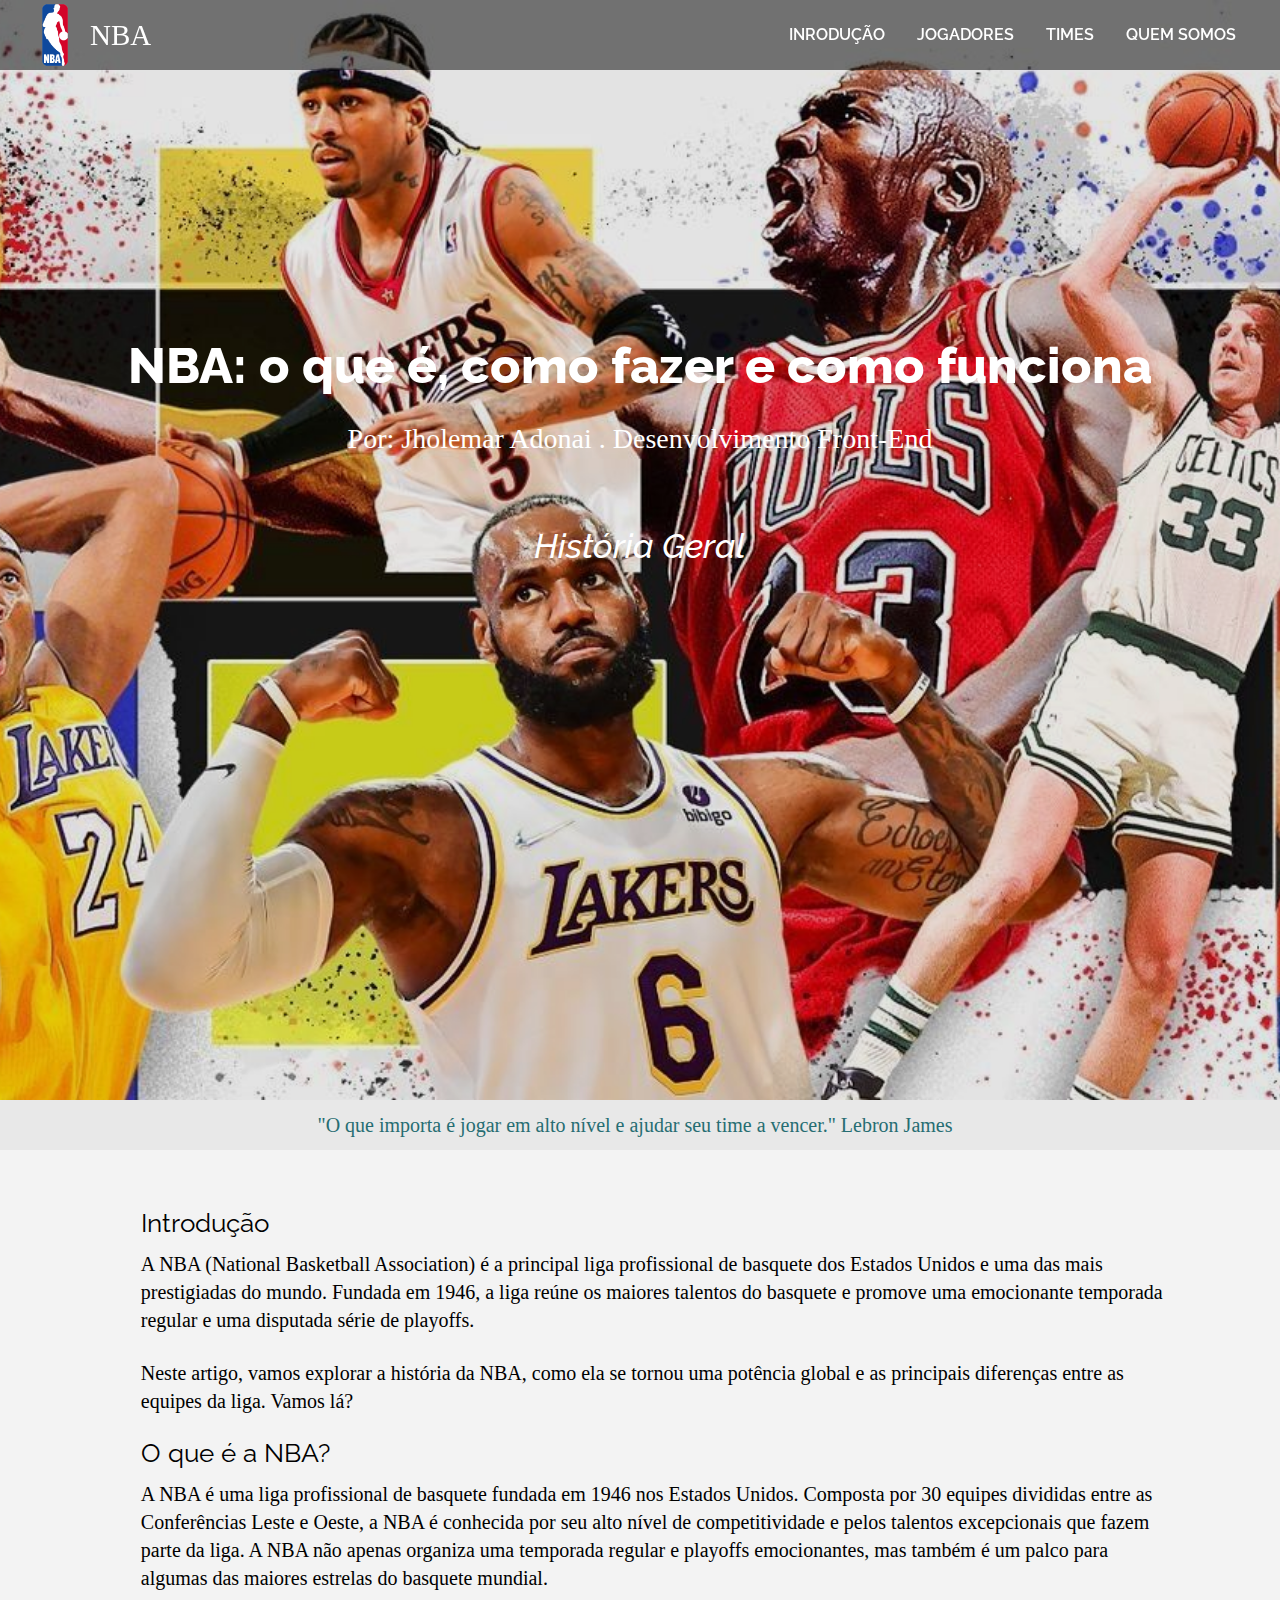
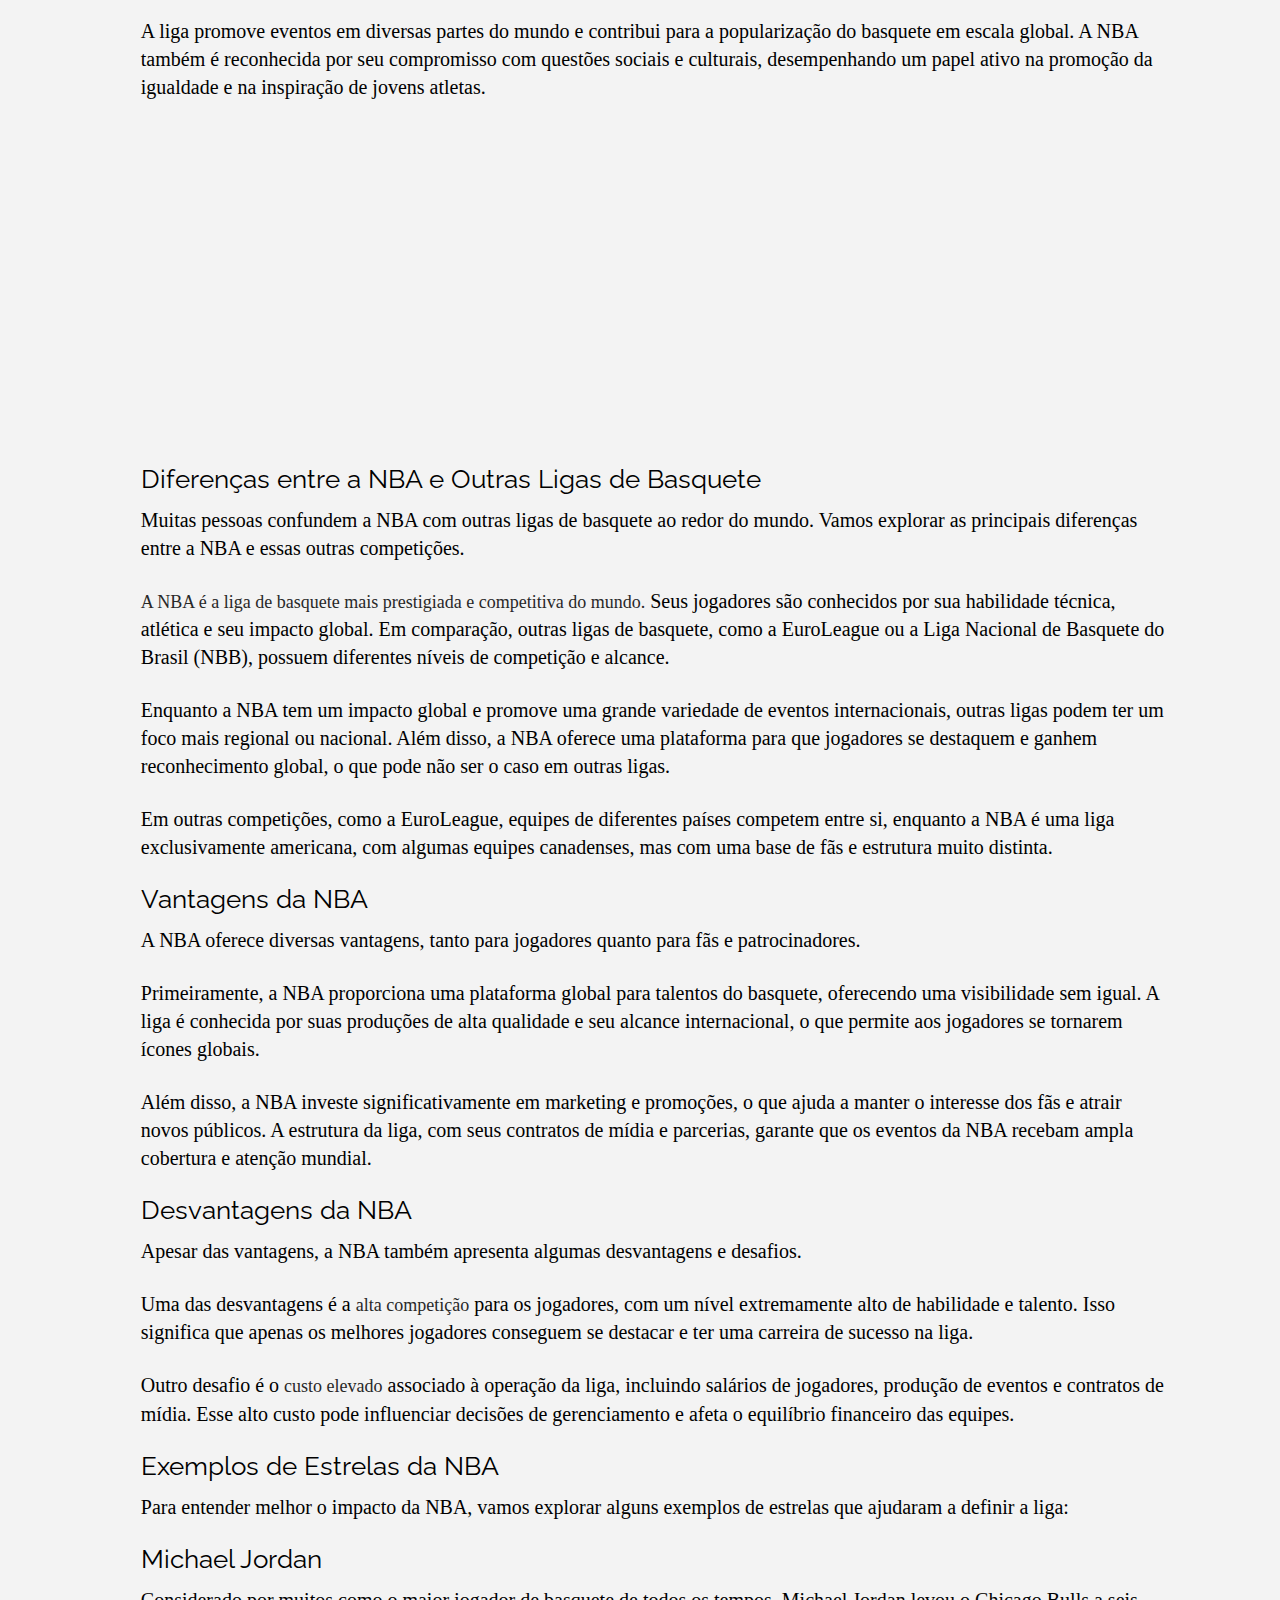
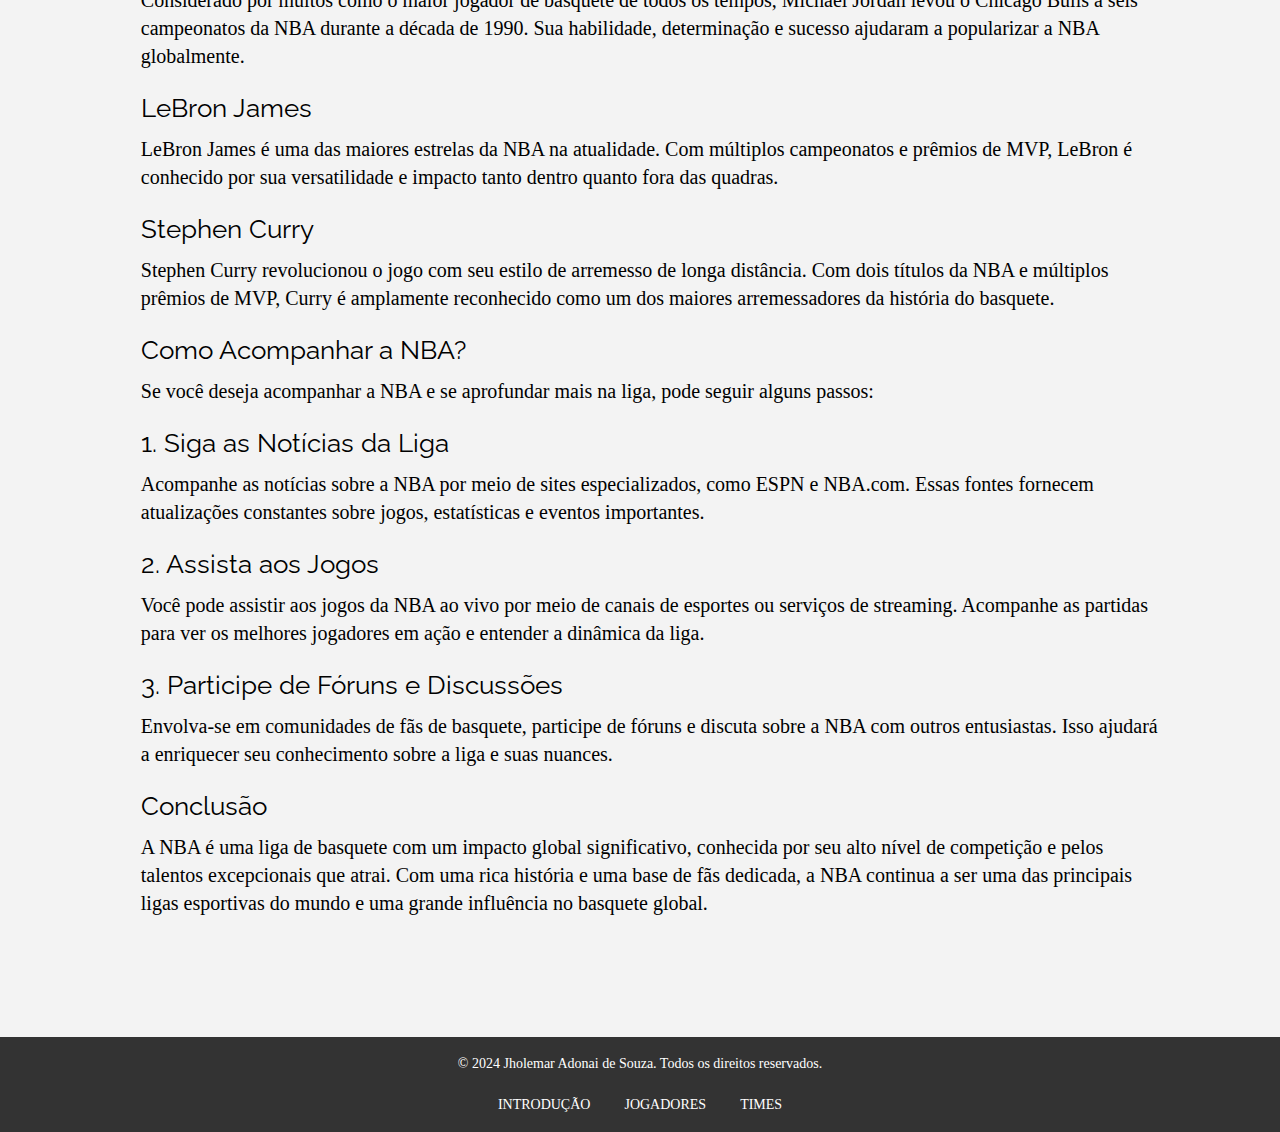
==== index.html @ 76fa06f8 "teste" ====
<!DOCTYPE html>
<html lang="pt-br">
<head>
    <meta charset="UTF-8">
    <meta name="viewport" content="width=device-width, initial-scale=1.0">
    <title>O começo</title>
    <link rel="stylesheet" href="css/style.css">
    <link rel="stylesheet" href="css/header.css">
    <link rel="stylesheet" href="css/section.css">
    <link rel="stylesheet" href="css/reset.css">
    <link rel="stylesheet" href="css/footer.css">
</head>
<body>
    <header>
        <div class="header-container_main">
            <div class="header-logo">
                <a href="#" ><img id="header-git" src="img/logo-nba-256.png" >NBA</a>
            </div>

            <nav class="header-navagation" id="header-navagation1">
                <div class="header-navagation-information">
                    
                    <ul class="header-navagation-information-arrow">
                        <li class="header-navagation-information-arrow_elements"><a href="">Inrodução</a></li>
                        <li class="header-navagation-information-arrow_elements"><a href="">Jogadores</a></li>
                        <li class="header-navagation-information-arrow_elements"><a href="">Times</a></li>
                        <li class="header-navagation-information-arrow_elements"><a href="">Quem Somos</a></li>  
                        
                        
                    </ul>

                </div>
                
            </nav>

            <div class="btn_icon_header">
                <button onclick="toggleSidebar()"><svg xmlns="http://www.w3.org/2000/svg" width="20" height="20" fill="currentColor" class="bi bi-list" viewBox="0 0 16 16">
                    <path fill-rule="evenodd" d="M2.5 12a.5.5 0 0 1 .5-.5h10a.5.5 0 0 1 0 1H3a.5.5 0 0 1-.5-.5m0-4a.5.5 0 0 1 .5-.5h10a.5.5 0 0 1 0 1H3a.5.5 0 0 1-.5-.5m0-4a.5.5 0 0 1 .5-.5h10a.5.5 0 0 1 0 1H3a.5.5 0 0 1-.5-.5"/>
                  </svg></button>
                      
        </div>


    </header>

    <div class="header-navagation-mobile" id="header-mobile">
        
        <button onclick="toggleSidebar()" id="open-sidebar" class="btn_icon_header"><svg xmlns="http://www.w3.org/2000/svg" width="45" height="45" fill="currentColor" class="bi bi-x" viewBox="0 0 16 16">
            <path d="M4.646 4.646a.5.5 0 0 1 .708 0L8 7.293l2.646-2.647a.5.5 0 0 1 .708.708L8.707 8l2.647 2.646a.5.5 0 0 1-.708.708L8 8.707l-2.646 2.647a.5.5 0 0 1-.708-.708L7.293 8 4.646 5.354a.5.5 0 0 1 0-.708"/>
          </svg></button>

        <a href="#" class="active" id="primeiro" >Introdução</a>
        <a href="#" class="active">Jogadores</a>
        <a href="#" class="active">Times</a>
        
    
          <p style="font-size: 21px; color: #fff;">E-mail: <br> <a style="padding-top: 0px;" href="#">contato@hotmail.com.br</a></p>

    </div>
    <section  id="content-main" tabindex="0" onclick="closeSideBar()">
        <div class="section-background-image">
            <img  src="img/back.jpeg" class="attachment-post-thumbnail size-post-thumbnail wp-post-image" alt="Pessoa escrevendo em um computador na operação de um dropshipping" decoding="async" fetchpriority="high"  sizes="(max-width: 640px) 100vw, 640px">
        </div>


        <div class="center-page-center-page" >

            <div class="insider-tittle" >
                <h1>NBA: o que é, como fazer e como funciona</h1>
            </div>

            <div class="insider-container">

            <div class="sub-tittle">
                <p>Por: Jholemar Adonai . Desenvolvimento Front-End</p>
            </div>

            <div class="cat">
                <ul class="post-categories">
                    <li>
                        <a class="post-categories-text" href="#"
                         rel="category tag">História Geral</a>
                    </li>
                </ul>
            </div>
        </div>

        </div>

    </section>

    <div class="new-page-nav" id="div-isolate">
        <div class="center-page-center-page-new-page-nav">
            <span>
                <ul class="post-categories-new-page-nav">
                    <li><a class="post-categories-new-page-nav-a" style="font-size:20px;" href="index.html">"O que importa é jogar em alto nível e ajudar seu time a vencer." Lebron James</a></li>

                </ul>
                
            </span>
        </div>
    </div>

    
    <section class="news-page-single" id="conteudo" tabindex="0" onclick="closeSideBar()">
        <div class="page-center-page-center-small">
            <div class="news-page-single-single-container">
                <article class="news-page-single__itens">
                    <div class="news-page-single__content">
                        <h2 class="wp-block-heading" id="introdução"><strong>Introdução</strong></h2>
                        <p class="content-paragrapf">A NBA (National Basketball Association) é a principal liga profissional de basquete dos Estados Unidos e uma das mais prestigiadas do mundo. Fundada em 1946, a liga reúne os maiores talentos do basquete e promove uma emocionante temporada regular e uma disputada série de playoffs.</p>
                    
                        <p class="content-paragrapf">Neste artigo, vamos explorar a história da NBA, como ela se tornou uma potência global e as principais diferenças entre as equipes da liga. Vamos lá?</p>
                    
                        <h2 class="wp-block-heading">O que é a NBA?</h2>
                    
                        <p class="content-paragrapf">A NBA é uma liga profissional de basquete fundada em 1946 nos Estados Unidos. Composta por 30 equipes divididas entre as Conferências Leste e Oeste, a NBA é conhecida por seu alto nível de competitividade e pelos talentos excepcionais que fazem parte da liga. A NBA não apenas organiza uma temporada regular e playoffs emocionantes, mas também é um palco para algumas das maiores estrelas do basquete mundial.</p>
                    
                        <p class="content-paragrapf">A liga promove eventos em diversas partes do mundo e contribui para a popularização do basquete em escala global. A NBA também é reconhecida por seu compromisso com questões sociais e culturais, desempenhando um papel ativo na promoção da igualdade e na inspiração de jovens atletas.</p>
                    
                        <figure class="wp-block-video-youtube">
                            <iframe width="560" height="315" src="https://www.youtube.com/embed/3ieLZWw9GTI" title="YouTube video player" frameborder="0" allow="accelerometer; autoplay; clipboard-write; encrypted-media; gyroscope; picture-in-picture; web-share" referrerpolicy="strict-origin-when-cross-origin" allowfullscreen></iframe>

                        </figure>
                    
                        <h2 class="wp-block-heading"><strong>Diferenças entre a NBA e Outras Ligas de Basquete</strong></h2>
                    
                        <p class="content-paragrapf">Muitas pessoas confundem a NBA com outras ligas de basquete ao redor do mundo. Vamos explorar as principais diferenças entre a NBA e essas outras competições.</p>
                    
                        <p class="content-paragrapf"><strong>A NBA é a liga de basquete mais prestigiada e competitiva do mundo.</strong> Seus jogadores são conhecidos por sua habilidade técnica, atlética e seu impacto global. Em comparação, outras ligas de basquete, como a EuroLeague ou a Liga Nacional de Basquete do Brasil (NBB), possuem diferentes níveis de competição e alcance.</p>
                    
                        <p class="content-paragrapf">Enquanto a NBA tem um impacto global e promove uma grande variedade de eventos internacionais, outras ligas podem ter um foco mais regional ou nacional. Além disso, a NBA oferece uma plataforma para que jogadores se destaquem e ganhem reconhecimento global, o que pode não ser o caso em outras ligas.</p>
                    
                        <p class="content-paragrapf">Em outras competições, como a EuroLeague, equipes de diferentes países competem entre si, enquanto a NBA é uma liga exclusivamente americana, com algumas equipes canadenses, mas com uma base de fãs e estrutura muito distinta.</p>
                    
                        <h2 class="wp-block-heading"><strong>Vantagens da NBA</strong></h2>
                    
                        <p class="content-paragrapf">A NBA oferece diversas vantagens, tanto para jogadores quanto para fãs e patrocinadores.</p>
                    
                        <p class="content-paragrapf">Primeiramente, a NBA proporciona uma plataforma global para talentos do basquete, oferecendo uma visibilidade sem igual. A liga é conhecida por suas produções de alta qualidade e seu alcance internacional, o que permite aos jogadores se tornarem ícones globais.</p>
                    
                        <p class="content-paragrapf">Além disso, a NBA investe significativamente em marketing e promoções, o que ajuda a manter o interesse dos fãs e atrair novos públicos. A estrutura da liga, com seus contratos de mídia e parcerias, garante que os eventos da NBA recebam ampla cobertura e atenção mundial.</p>
                    
                        <h2 class="wp-block-heading"><strong>Desvantagens da NBA</strong></h2>
                    
                        <p class="content-paragrapf">Apesar das vantagens, a NBA também apresenta algumas desvantagens e desafios.</p>
                    
                        <p class="content-paragrapf">Uma das desvantagens é a <strong>alta competição</strong> para os jogadores, com um nível extremamente alto de habilidade e talento. Isso significa que apenas os melhores jogadores conseguem se destacar e ter uma carreira de sucesso na liga.</p>
                    
                        <p class="content-paragrapf">Outro desafio é o <strong>custo elevado</strong> associado à operação da liga, incluindo salários de jogadores, produção de eventos e contratos de mídia. Esse alto custo pode influenciar decisões de gerenciamento e afeta o equilíbrio financeiro das equipes.</p>
                    
                        <h2 class="wp-block-heading"><strong>Exemplos de Estrelas da NBA</strong></h2>
                    
                        <p class="content-paragrapf">Para entender melhor o impacto da NBA, vamos explorar alguns exemplos de estrelas que ajudaram a definir a liga:</p>
                    
                        <h3 class="wp-block-heading"><strong>Michael Jordan</strong></h3>
                    
                        <p class="content-paragrapf">Considerado por muitos como o maior jogador de basquete de todos os tempos, Michael Jordan levou o Chicago Bulls a seis campeonatos da NBA durante a década de 1990. Sua habilidade, determinação e sucesso ajudaram a popularizar a NBA globalmente.</p>
                    
                        <h3 class="wp-block-heading"><strong>LeBron James</strong></h3>
                    
                        <p class="content-paragrapf">LeBron James é uma das maiores estrelas da NBA na atualidade. Com múltiplos campeonatos e prêmios de MVP, LeBron é conhecido por sua versatilidade e impacto tanto dentro quanto fora das quadras.</p>
                    
                        <h3 class="wp-block-heading"><strong>Stephen Curry</strong></h3>
                    
                        <p class="content-paragrapf">Stephen Curry revolucionou o jogo com seu estilo de arremesso de longa distância. Com dois títulos da NBA e múltiplos prêmios de MVP, Curry é amplamente reconhecido como um dos maiores arremessadores da história do basquete.</p>
                    
                        <h2 class="wp-block-heading" id="como-trabalhar"><strong>Como Acompanhar a NBA?</strong></h2>
                    
                        <p class="content-paragrapf">Se você deseja acompanhar a NBA e se aprofundar mais na liga, pode seguir alguns passos:</p>
                    
                        <h3 class="wp-block-heading"><strong>1. Siga as Notícias da Liga</strong></h3>
                    
                        <p class="content-paragrapf">Acompanhe as notícias sobre a NBA por meio de sites especializados, como ESPN e NBA.com. Essas fontes fornecem atualizações constantes sobre jogos, estatísticas e eventos importantes.</p>
                    
                        <h3 class="wp-block-heading" id="2-assista-aos-jogos"><strong>2. Assista aos Jogos</strong></h3>
                    
                        <p class="content-paragrapf">Você pode assistir aos jogos da NBA ao vivo por meio de canais de esportes ou serviços de streaming. Acompanhe as partidas para ver os melhores jogadores em ação e entender a dinâmica da liga.</p>
                    
                        <h3 class="wp-block-heading" id="3-participe-de-fóruns-e-discussões"><strong>3. Participe de Fóruns e Discussões</strong></h3>
                    
                        <p class="content-paragrapf">Envolva-se em comunidades de fãs de basquete, participe de fóruns e discuta sobre a NBA com outros entusiastas. Isso ajudará a enriquecer seu conhecimento sobre a liga e suas nuances.</p>
                    
                        <h2 class="wp-block-heading" id="conclusao"><strong>Conclusão</strong></h2>
                    
                        <p class="content-paragrapf">A NBA é uma liga de basquete com um impacto global significativo, conhecida por seu alto nível de competição e pelos talentos excepcionais que atrai. Com uma rica história e uma base de fãs dedicada, a NBA continua a ser uma das principais ligas esportivas do mundo e uma grande influência no basquete global.</p>
                    </div>
                    
                 </article>
            </div>
        </div>
    </section>

    <footer class="site-footer">
        <div class="footer-content">
            <p>&copy; 2024 Jholemar Adonai de Souza. Todos os direitos reservados.</p>
            <ul class="footer-links">
                <li><a class="bottons-footer" href="index.html">Introdução</a></li>
                <li><a class="bottons-footer" href="jogadores.html">Jogadores</a></li>
                <li><a class="bottons-footer" href="times.html">Times</a></li>
            </ul>
        </div>
    </footer>


    <script >
    let header = document.getElementById("header-navagation1");
    let navigationHeader = document.getElementById("header-mobile");
    let content = document.getElementById("conteudo");
    let showSideBar = false;
    let content_main = document.getElementById("content-main");
    let div2 = document.getElementById("div-isolate");

        function toggleSidebar() {
            showSideBar = !showSideBar;
            if (showSideBar) {
                navigationHeader.style.display = "block"; 
                navigationHeader.style.marginRight = "0vw";
                navigationHeader.style.position = "fixed";
                navigationHeader.style.animationName = "ShowSideBar";
                content.style.filter = "blur(2px)";
                header.style.filter = "blur(2px)";
                content_main.style.filter = "blur(2px)";
                div2.style.filter = "blur(2px)";
            }
            else {
                navigationHeader.style.display = "none";  
                navigationHeader.style.marginRight = "-200vw";
                content.style.filter = "blur(0px)";
                header.style.filter = "blur(0px)";
                content_main.style.filter = "blur(0px)";
                div2.style.filter = "blur(0px)";
            }
        }

        function closeSideBar() {
            if (showSideBar) {
                toggleSidebar();
            }

        }


    </script>



</body>
</html>
---- css/style.css ----
@import url('https://fonts.googleapis.com/css2?family=Raleway:ital,wght@0,800;1,800&display=swap');

* {
    margin: 0;
    padding: 0;
}

a {
    text-decoration: none;
}

.new-page-nav {
    width: 100%;
    background-color: #e8e8e8;
}

.center-page-center-page-new-page-nav {
    margin: 0 10%;
    width: 80%;
}

.post-categories-new-page-nav {
    display: block;
    height: 100%;
    text-align: center;
    padding: 15px 0;
}

.post-categories-new-page-nav li {
    display: inline-block;
}

.post-categories-new-page-nav-a {
    display: inline-block;
    color: #266d72;
    text-decoration: none;
    margin: 0 10px 0 0;
}

.news-page-single {
    padding: 60px 0;
    background-color: rgb(243, 243, 243);
}

.page-center-page-center-small {
    width: 80%;
    margin: 0 11%;
}

.news-page-single__iten {
    width: 100%;
}

.news-page-single__content {
    margin-bottom: 60px;
}

.wp-block-heading {
    margin-bottom: 14px;
    font-size: 26px;
    font-family: raleway, sans-serif;
}

.content-paragrapf {
    font-size: 20px;
    font-weight: 400;
    line-height: 1.4;
    width: 100%;
    margin-bottom: 25px;
}

.content-paragrapf a {
    color: #0059a9;
}

.content-paragrapf strong {
    font-size: 18px;
    line-height: 1.4;
    width: 100%;
    margin-bottom: 25px;
    color: #282828;
}

.wp-block-video-youtube {
    display: flex;
    justify-content: center;
    margin-bottom: 25px;
}

.center-images {
    display: flex;
    justify-content: center;
}
---- css/header.css ----
@import url('https://fonts.googleapis.com/css2?family=Raleway:ital,wght@0,800;1,800&display=swap');

.header-container_main {
    position: fixed;
    width: 100vw;
    display: flex;
    align-items: center;
    justify-content: space-between;
    background-color: rgba(0, 0, 0, .5);
    padding: 4px 44px 4px 10px;
    height: 70px;
    box-sizing: border-box;
    color: rgb(40, 40, 40);
    z-index: 99;
}

.header-logo a {
    display: flex;
    color: white;
    text-decoration: none;
    font-size: 29px;
    text-transform: uppercase;
    font-family: "Cardo", serif;
    margin-left: 10px;
    align-items: center;
}

#header-git {
    height: 70px;
    padding: 0;
}

.header-logo a:hover {
    color: yellow;
    transition: 1s;
    cursor: pointer;
}

.header-navagation {
    display: block;
}

.header-toggle {
    display: none;
}

.header-navagation-information {
    padding-right: 0;
}

.header-navagation-information-arrow {
    display: flex;
    gap: 2em;
    width: 100%;
    align-items: center;
    padding-left: 15px;
}

.header-navagation-information-arrow_elements {
    list-style-type: none;
    text-transform: uppercase;
}

.header-navagation-information-arrow_elements a {
    color: #fff;
    text-decoration: none;
    font-weight: 600;
    font-family: raleway, sans-serif;
    width: 10px;
}

.header-navagation-information-arrow_elements a:hover {
    color: yellow;
    transition: 1s;
}

.header-navagation-mobile {
    display: none;
    position: absolute;
    top: 0;
    right: 0;
    background-color: rgb(104, 87, 202);
    z-index: 999;
    height: 110%;
    width: 375px;
    max-width: 500px;
    animation-duration: 1s;
    text-align: center;
    background-color: #0d1f33;
    margin-right: 0vw;
}

#primeiro {
    padding-top: 100px;
}

.header-navagation-mobile a {
    font-size: 18px;
    font-weight: 700;
    display: block;
    padding: 12px 0;
    text-transform: uppercase;
    color: #fff;
    line-height: 30px;
    font-family: raleway, sans-serif;
}

.btn_icon_header {
    background-color: transparent;
    border: none;
    color: white;
    cursor: pointer;
    display: none;
    position: absolute;
    top: 0;
    right: 0;
    margin: 15px 30px 0 0;
}

@media (max-width: 760px) {
    .header-navagation {
        display: none;
    }

    .btn_icon_header {
        display: block;
    }
}

@keyframes ShowSideBar {
    from {
        margin-right: -200vw;
    }
    to {
        margin-right: 0vw;
    }
}
---- css/section.css ----
.section-background-image img {
    width: 100%;
    height: 1100px;
    object-fit: cover;
    border: 0 solid white;
    filter: brightness(0.9); /
}

.center-page-center-page {
    position: absolute;
    width: 80%;
    top: 50%;
    left: 50%;
    transform: translate(-50%, -50%);
    padding: 0;
}

.insider-tittle {
    text-align: center;
    width: auto;
    padding-bottom: 26px;
}

.insider-tittle h1 {
    color: #ffffff;
    font-size: 50px;
    font-weight: 800;
    line-height: 1;
    font-family: "Raleway", sans-serif;
    line-height: 1.1;
}

.sub-tittle {
    text-align: center;
    line-height: 1.4;
    font-size: 28px;
    font-weight: 500;
    color: #fff;
    height: 30px;
}

.insider-container {
    height: 100%;
    text-align: center;
}

.post-categories {
    padding-top: 80px;
}

.post-categories-text {
    color: #fff;
    font-weight: 500;
    font-size: 34px;
    font-style: italic;
    text-decoration: none;
    font-family: "Raleway", sans-serif;
}

.center-images {
    width:100%;
    height: 100%;
    display: flex;
    justify-content: center;
}

.center-images img{
    margin-bottom: 25px;
    width: 40%;
}


@media (max-width: 760px) {
    .center-images {
        display: flex;
        justify-content: center;
        width:100%;
        height: 100%;
    }
    .center-images img{
        width: 100%;
        height: 100%;
    }

    .insider-tittle {
        text-align: center;
        width: 100%;
    }

    .insider-tittle h1 {
        font-size: 31px;
        width: 100%;
    }

    .post-categories {
        padding-top: 60px;
        padding: 60px 20%;
    }

    .center-page-center-page {
        position: absolute;
        width: 90%;
        top: 55%;
        left: 50%;
        transform: translate(-50%, -50%);
    }

    .post-categories-text {
        font-size: 30px;
    }
}
---- css/footer.css ----
.site-footer {
    background-color: #333;
    color: #fff;
    padding: 20px;
    text-align: center;
}

.footer-content {
    max-width: 1200px;
    margin: 0 auto;
}

.footer-content p {
    margin: 0;
    font-size: 14px;
}

.footer-links {
    list-style: none;
    padding: 0;
    margin: 25px 0 0;
}

.footer-links li {
    display: inline;
    margin: 0 15px;
}

.footer-links a {
    color: #fff;
    text-decoration: none;
    font-size: 14px;
    transition: 0.5s;
}

.footer-links a:hover {
    color: yellow;
    text-decoration: none;
    font-size: 105%;
    transition: 0.5s;
}

.footer-links {
    text-decoration: none;
}
.bottons-footer {
        text-transform: uppercase;
        text-decoration: none;
}
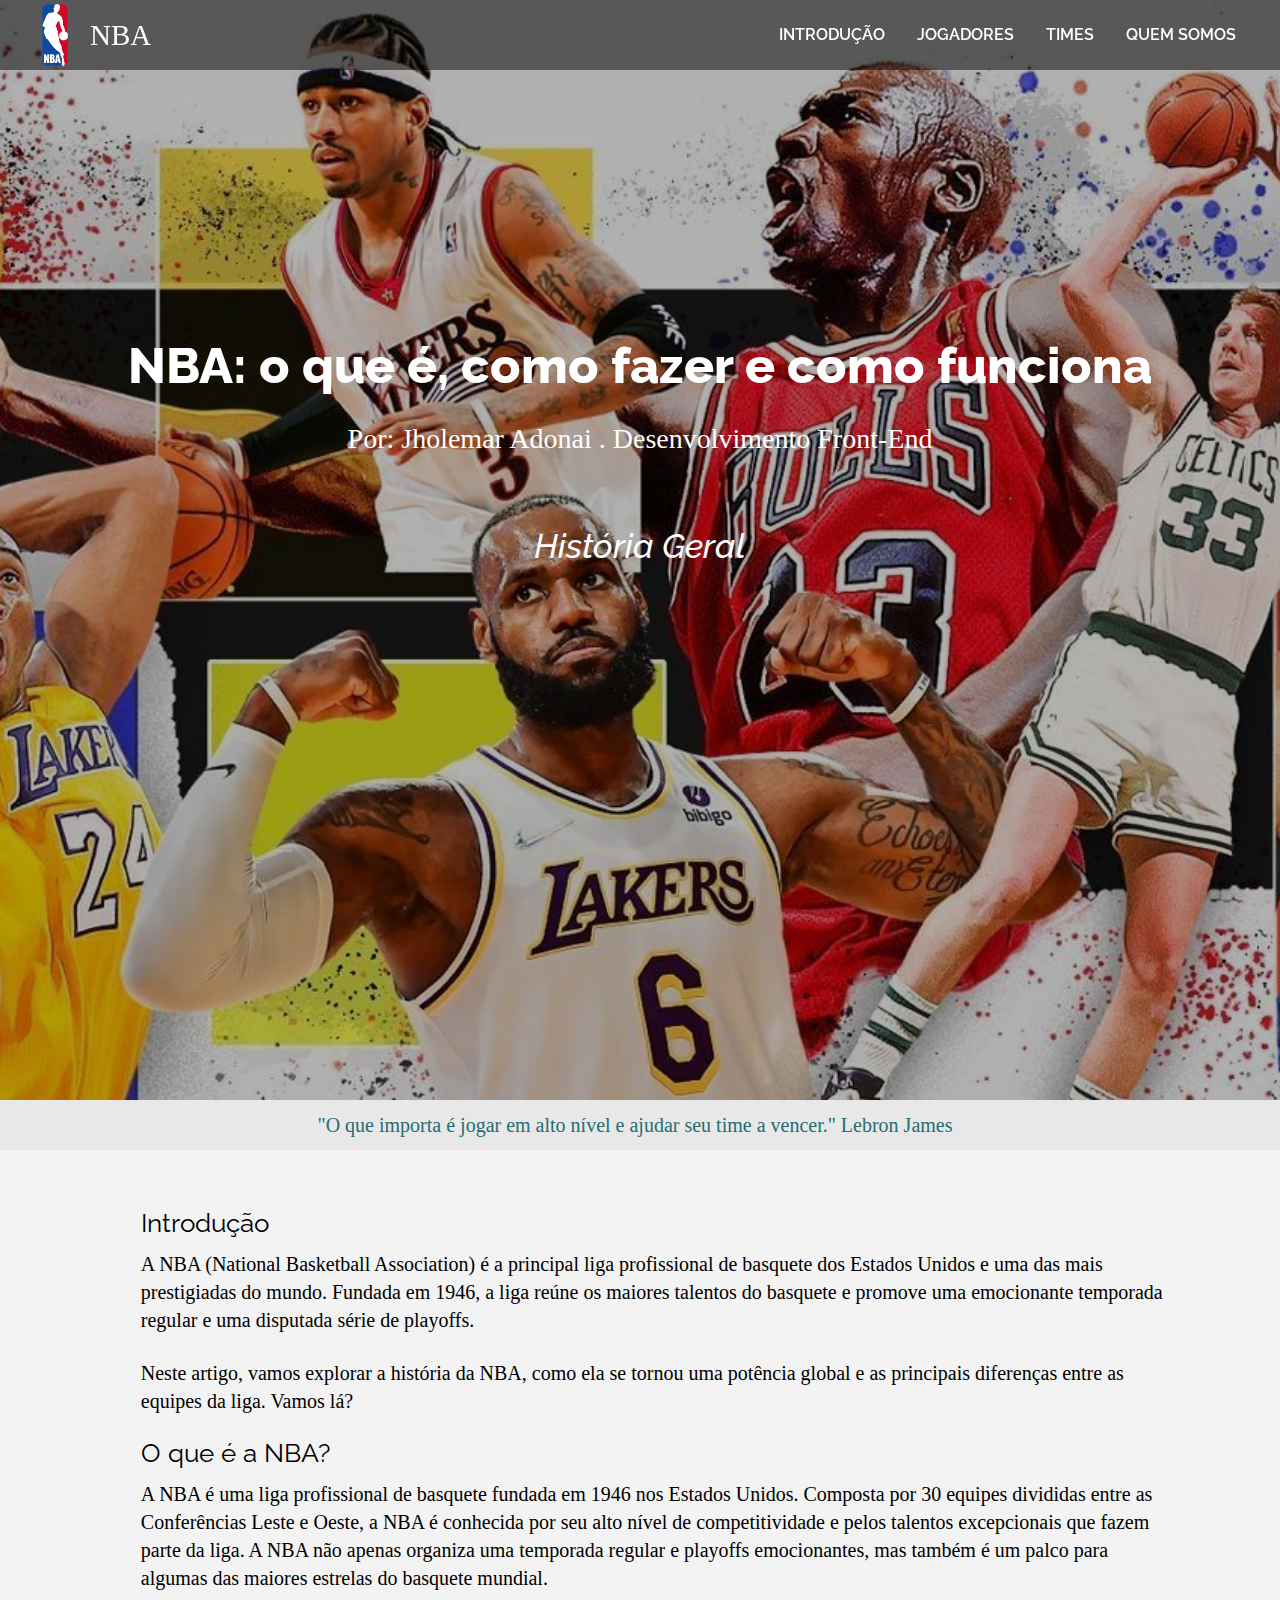
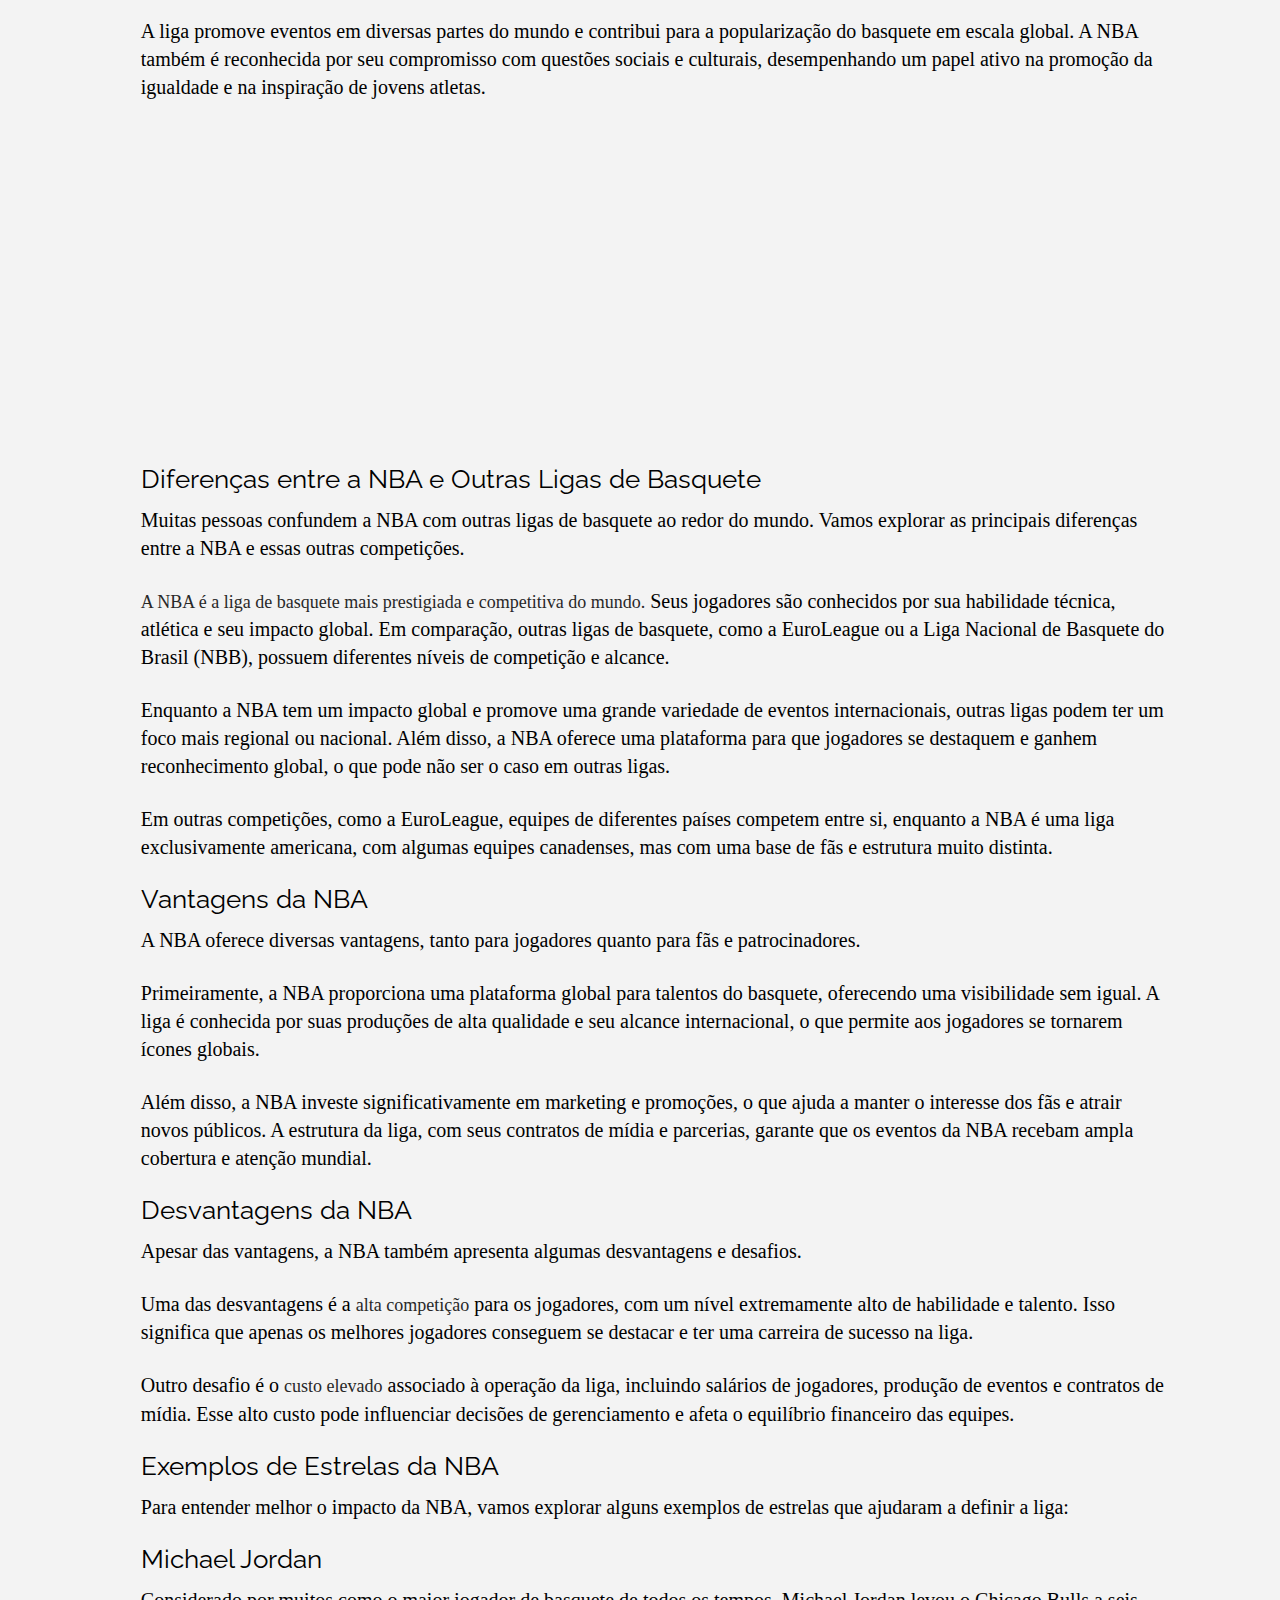
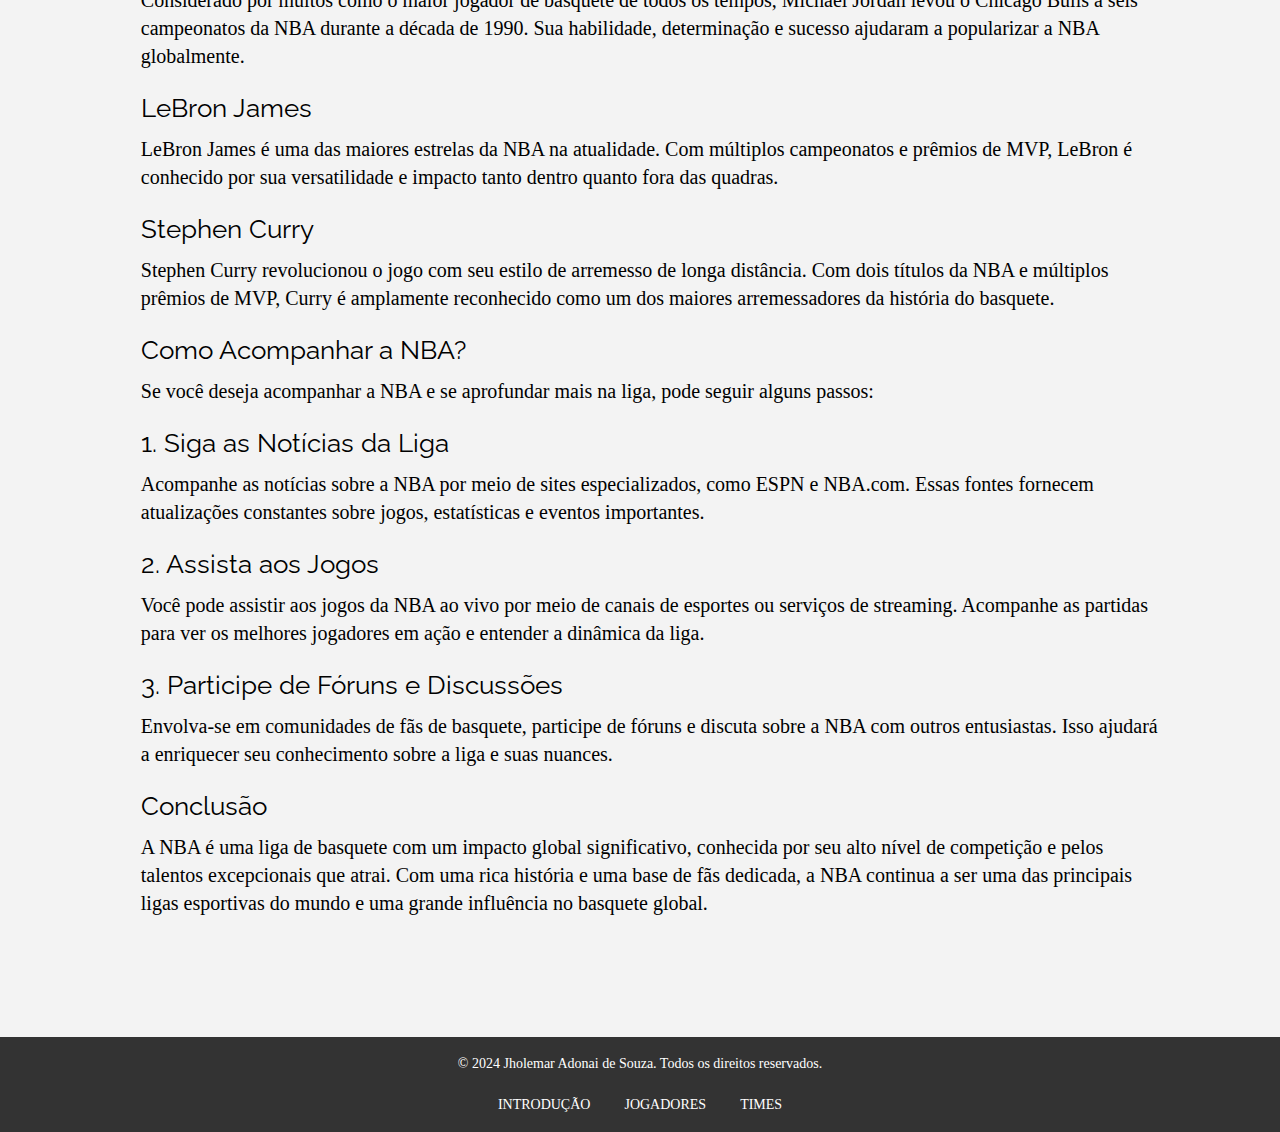
==== commit e4e9e033: "teste" ====
--- a/index.html
+++ b/index.html
@@ -21,9 +21,9 @@
                 <div class="header-navagation-information">
                     
                     <ul class="header-navagation-information-arrow">
-                        <li class="header-navagation-information-arrow_elements"><a href="">Inrodução</a></li>
-                        <li class="header-navagation-information-arrow_elements"><a href="">Jogadores</a></li>
-                        <li class="header-navagation-information-arrow_elements"><a href="">Times</a></li>
+                        <li class="header-navagation-information-arrow_elements"><a href="index.html">Introdução</a></li>
+                        <li class="header-navagation-information-arrow_elements"><a href="jogadores.html">Jogadores</a></li>
+                        <li class="header-navagation-information-arrow_elements"><a href="times.html">Times</a></li>
                         <li class="header-navagation-information-arrow_elements"><a href="">Quem Somos</a></li>  
                         
                         
@@ -49,9 +49,9 @@
             <path d="M4.646 4.646a.5.5 0 0 1 .708 0L8 7.293l2.646-2.647a.5.5 0 0 1 .708.708L8.707 8l2.647 2.646a.5.5 0 0 1-.708.708L8 8.707l-2.646 2.647a.5.5 0 0 1-.708-.708L7.293 8 4.646 5.354a.5.5 0 0 1 0-.708"/>
           </svg></button>
 
-        <a href="#" class="active" id="primeiro" >Introdução</a>
-        <a href="#" class="active">Jogadores</a>
-        <a href="#" class="active">Times</a>
+        <a href="index.html" class="active" id="primeiro" >Introdução</a>
+        <a href="jogadores.html" class="active">Jogadores</a>
+        <a href="times.html" class="active">Times</a>
         
     
           <p style="font-size: 21px; color: #fff;">E-mail: <br> <a style="padding-top: 0px;" href="#">contato@hotmail.com.br</a></p>
@@ -119,6 +119,7 @@
                         <p class="content-paragrapf">A liga promove eventos em diversas partes do mundo e contribui para a popularização do basquete em escala global. A NBA também é reconhecida por seu compromisso com questões sociais e culturais, desempenhando um papel ativo na promoção da igualdade e na inspiração de jovens atletas.</p>
                     
                         <figure class="wp-block-video-youtube">
+
                             <iframe width="560" height="315" src="https://www.youtube.com/embed/3ieLZWw9GTI" title="YouTube video player" frameborder="0" allow="accelerometer; autoplay; clipboard-write; encrypted-media; gyroscope; picture-in-picture; web-share" referrerpolicy="strict-origin-when-cross-origin" allowfullscreen></iframe>
 
                         </figure>
--- a/css/header.css
+++ b/css/header.css
@@ -114,7 +114,7 @@
     position: absolute;
     top: 0;
     right: 0;
-    margin: 15px 30px 0 0;
+    margin: 25px 40px 0 0;
 }
 
 @media (max-width: 760px) {
--- a/css/section.css
+++ b/css/section.css
@@ -3,7 +3,7 @@
     height: 1100px;
     object-fit: cover;
     border: 0 solid white;
-    filter: brightness(0.9); /
+    filter: brightness(0.7); /
 }
 
 .center-page-center-page {
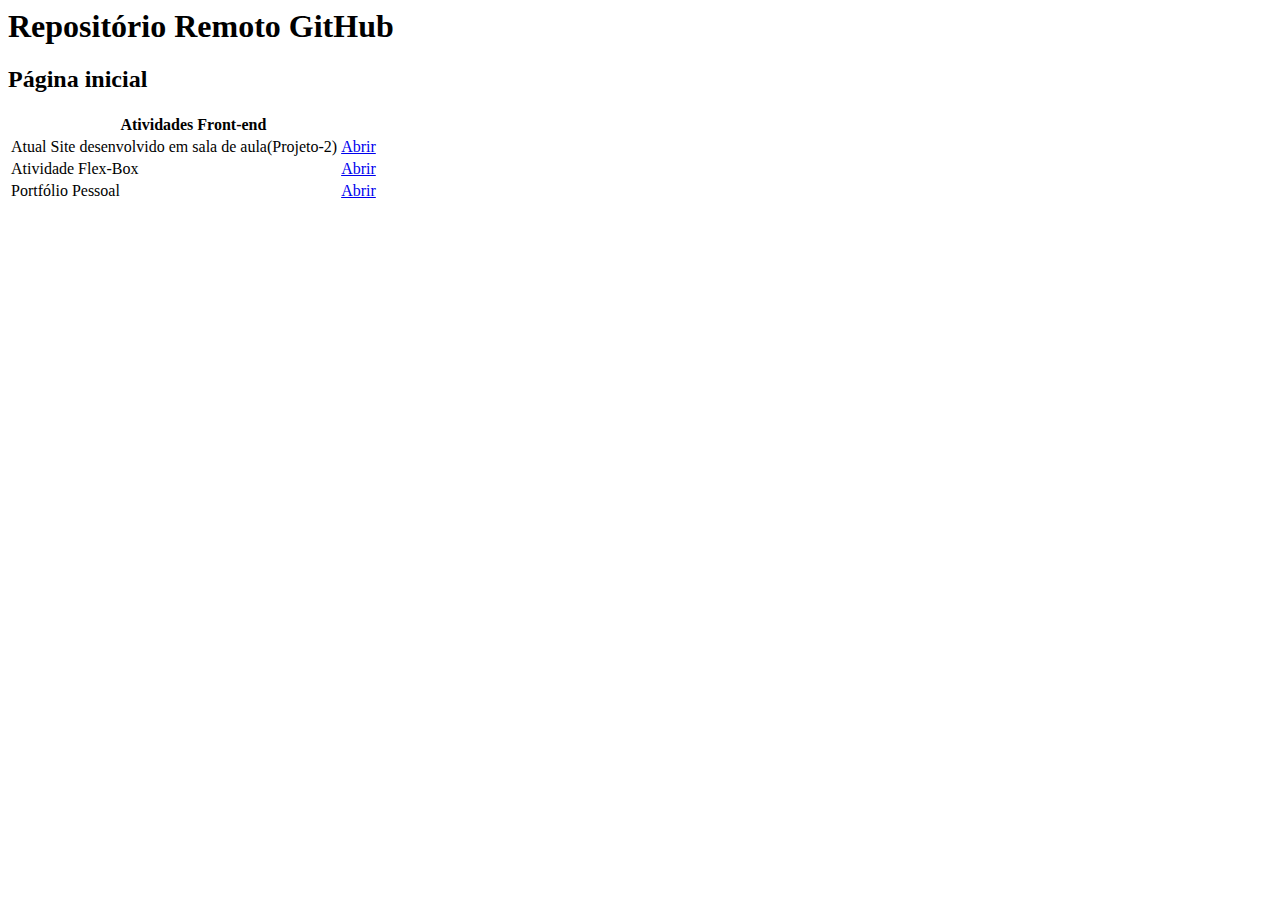
==== commit cf645aa0: "Rename index (3).html to index.html" ====
--- a/index.html
+++ b/index.html
@@ -1,253 +1,37 @@
-<!DOCTYPE html>
-<html lang="pt-br">
-<head>
-    <meta charset="UTF-8">
-    <meta name="viewport" content="width=device-width, initial-scale=1.0">
-    <title>O começo</title>
-    <link rel="stylesheet" href="css/style.css">
-    <link rel="stylesheet" href="css/header.css">
-    <link rel="stylesheet" href="css/section.css">
-    <link rel="stylesheet" href="css/reset.css">
-    <link rel="stylesheet" href="css/footer.css">
-</head>
-<body>
-    <header>
-        <div class="header-container_main">
-            <div class="header-logo">
-                <a href="#" ><img id="header-git" src="img/logo-nba-256.png" >NBA</a>
-            </div>
-
-            <nav class="header-navagation" id="header-navagation1">
-                <div class="header-navagation-information">
-                    
-                    <ul class="header-navagation-information-arrow">
-                        <li class="header-navagation-information-arrow_elements"><a href="index.html">Introdução</a></li>
-                        <li class="header-navagation-information-arrow_elements"><a href="jogadores.html">Jogadores</a></li>
-                        <li class="header-navagation-information-arrow_elements"><a href="times.html">Times</a></li>
-                        <li class="header-navagation-information-arrow_elements"><a href="">Quem Somos</a></li>  
-                        
-                        
-                    </ul>
-
-                </div>
-                
-            </nav>
-
-            <div class="btn_icon_header">
-                <button onclick="toggleSidebar()"><svg xmlns="http://www.w3.org/2000/svg" width="20" height="20" fill="currentColor" class="bi bi-list" viewBox="0 0 16 16">
-                    <path fill-rule="evenodd" d="M2.5 12a.5.5 0 0 1 .5-.5h10a.5.5 0 0 1 0 1H3a.5.5 0 0 1-.5-.5m0-4a.5.5 0 0 1 .5-.5h10a.5.5 0 0 1 0 1H3a.5.5 0 0 1-.5-.5m0-4a.5.5 0 0 1 .5-.5h10a.5.5 0 0 1 0 1H3a.5.5 0 0 1-.5-.5"/>
-                  </svg></button>
-                      
-        </div>
-
-
-    </header>
-
-    <div class="header-navagation-mobile" id="header-mobile">
-        
-        <button onclick="toggleSidebar()" id="open-sidebar" class="btn_icon_header"><svg xmlns="http://www.w3.org/2000/svg" width="45" height="45" fill="currentColor" class="bi bi-x" viewBox="0 0 16 16">
-            <path d="M4.646 4.646a.5.5 0 0 1 .708 0L8 7.293l2.646-2.647a.5.5 0 0 1 .708.708L8.707 8l2.647 2.646a.5.5 0 0 1-.708.708L8 8.707l-2.646 2.647a.5.5 0 0 1-.708-.708L7.293 8 4.646 5.354a.5.5 0 0 1 0-.708"/>
-          </svg></button>
-
-        <a href="index.html" class="active" id="primeiro" >Introdução</a>
-        <a href="jogadores.html" class="active">Jogadores</a>
-        <a href="times.html" class="active">Times</a>
-        
-    
-          <p style="font-size: 21px; color: #fff;">E-mail: <br> <a style="padding-top: 0px;" href="#">contato@hotmail.com.br</a></p>
-
-    </div>
-    <section  id="content-main" tabindex="0" onclick="closeSideBar()">
-        <div class="section-background-image">
-            <img  src="img/back.jpeg" class="attachment-post-thumbnail size-post-thumbnail wp-post-image" alt="Pessoa escrevendo em um computador na operação de um dropshipping" decoding="async" fetchpriority="high"  sizes="(max-width: 640px) 100vw, 640px">
-        </div>
-
-
-        <div class="center-page-center-page" >
-
-            <div class="insider-tittle" >
-                <h1>NBA: o que é, como fazer e como funciona</h1>
-            </div>
-
-            <div class="insider-container">
-
-            <div class="sub-tittle">
-                <p>Por: Jholemar Adonai . Desenvolvimento Front-End</p>
-            </div>
-
-            <div class="cat">
-                <ul class="post-categories">
-                    <li>
-                        <a class="post-categories-text" href="#"
-                         rel="category tag">História Geral</a>
-                    </li>
-                </ul>
-            </div>
-        </div>
-
-        </div>
-
-    </section>
-
-    <div class="new-page-nav" id="div-isolate">
-        <div class="center-page-center-page-new-page-nav">
-            <span>
-                <ul class="post-categories-new-page-nav">
-                    <li><a class="post-categories-new-page-nav-a" style="font-size:20px;" href="index.html">"O que importa é jogar em alto nível e ajudar seu time a vencer." Lebron James</a></li>
-
-                </ul>
-                
-            </span>
-        </div>
-    </div>
-
-    
-    <section class="news-page-single" id="conteudo" tabindex="0" onclick="closeSideBar()">
-        <div class="page-center-page-center-small">
-            <div class="news-page-single-single-container">
-                <article class="news-page-single__itens">
-                    <div class="news-page-single__content">
-                        <h2 class="wp-block-heading" id="introdução"><strong>Introdução</strong></h2>
-                        <p class="content-paragrapf">A NBA (National Basketball Association) é a principal liga profissional de basquete dos Estados Unidos e uma das mais prestigiadas do mundo. Fundada em 1946, a liga reúne os maiores talentos do basquete e promove uma emocionante temporada regular e uma disputada série de playoffs.</p>
-                    
-                        <p class="content-paragrapf">Neste artigo, vamos explorar a história da NBA, como ela se tornou uma potência global e as principais diferenças entre as equipes da liga. Vamos lá?</p>
-                    
-                        <h2 class="wp-block-heading">O que é a NBA?</h2>
-                    
-                        <p class="content-paragrapf">A NBA é uma liga profissional de basquete fundada em 1946 nos Estados Unidos. Composta por 30 equipes divididas entre as Conferências Leste e Oeste, a NBA é conhecida por seu alto nível de competitividade e pelos talentos excepcionais que fazem parte da liga. A NBA não apenas organiza uma temporada regular e playoffs emocionantes, mas também é um palco para algumas das maiores estrelas do basquete mundial.</p>
-                    
-                        <p class="content-paragrapf">A liga promove eventos em diversas partes do mundo e contribui para a popularização do basquete em escala global. A NBA também é reconhecida por seu compromisso com questões sociais e culturais, desempenhando um papel ativo na promoção da igualdade e na inspiração de jovens atletas.</p>
-                    
-                        <figure class="wp-block-video-youtube">
-
-                            <iframe width="560" height="315" src="https://www.youtube.com/embed/3ieLZWw9GTI" title="YouTube video player" frameborder="0" allow="accelerometer; autoplay; clipboard-write; encrypted-media; gyroscope; picture-in-picture; web-share" referrerpolicy="strict-origin-when-cross-origin" allowfullscreen></iframe>
-
-                        </figure>
-                    
-                        <h2 class="wp-block-heading"><strong>Diferenças entre a NBA e Outras Ligas de Basquete</strong></h2>
-                    
-                        <p class="content-paragrapf">Muitas pessoas confundem a NBA com outras ligas de basquete ao redor do mundo. Vamos explorar as principais diferenças entre a NBA e essas outras competições.</p>
-                    
-                        <p class="content-paragrapf"><strong>A NBA é a liga de basquete mais prestigiada e competitiva do mundo.</strong> Seus jogadores são conhecidos por sua habilidade técnica, atlética e seu impacto global. Em comparação, outras ligas de basquete, como a EuroLeague ou a Liga Nacional de Basquete do Brasil (NBB), possuem diferentes níveis de competição e alcance.</p>
-                    
-                        <p class="content-paragrapf">Enquanto a NBA tem um impacto global e promove uma grande variedade de eventos internacionais, outras ligas podem ter um foco mais regional ou nacional. Além disso, a NBA oferece uma plataforma para que jogadores se destaquem e ganhem reconhecimento global, o que pode não ser o caso em outras ligas.</p>
-                    
-                        <p class="content-paragrapf">Em outras competições, como a EuroLeague, equipes de diferentes países competem entre si, enquanto a NBA é uma liga exclusivamente americana, com algumas equipes canadenses, mas com uma base de fãs e estrutura muito distinta.</p>
-                    
-                        <h2 class="wp-block-heading"><strong>Vantagens da NBA</strong></h2>
-                    
-                        <p class="content-paragrapf">A NBA oferece diversas vantagens, tanto para jogadores quanto para fãs e patrocinadores.</p>
-                    
-                        <p class="content-paragrapf">Primeiramente, a NBA proporciona uma plataforma global para talentos do basquete, oferecendo uma visibilidade sem igual. A liga é conhecida por suas produções de alta qualidade e seu alcance internacional, o que permite aos jogadores se tornarem ícones globais.</p>
-                    
-                        <p class="content-paragrapf">Além disso, a NBA investe significativamente em marketing e promoções, o que ajuda a manter o interesse dos fãs e atrair novos públicos. A estrutura da liga, com seus contratos de mídia e parcerias, garante que os eventos da NBA recebam ampla cobertura e atenção mundial.</p>
-                    
-                        <h2 class="wp-block-heading"><strong>Desvantagens da NBA</strong></h2>
-                    
-                        <p class="content-paragrapf">Apesar das vantagens, a NBA também apresenta algumas desvantagens e desafios.</p>
-                    
-                        <p class="content-paragrapf">Uma das desvantagens é a <strong>alta competição</strong> para os jogadores, com um nível extremamente alto de habilidade e talento. Isso significa que apenas os melhores jogadores conseguem se destacar e ter uma carreira de sucesso na liga.</p>
-                    
-                        <p class="content-paragrapf">Outro desafio é o <strong>custo elevado</strong> associado à operação da liga, incluindo salários de jogadores, produção de eventos e contratos de mídia. Esse alto custo pode influenciar decisões de gerenciamento e afeta o equilíbrio financeiro das equipes.</p>
-                    
-                        <h2 class="wp-block-heading"><strong>Exemplos de Estrelas da NBA</strong></h2>
-                    
-                        <p class="content-paragrapf">Para entender melhor o impacto da NBA, vamos explorar alguns exemplos de estrelas que ajudaram a definir a liga:</p>
-                    
-                        <h3 class="wp-block-heading"><strong>Michael Jordan</strong></h3>
-                    
-                        <p class="content-paragrapf">Considerado por muitos como o maior jogador de basquete de todos os tempos, Michael Jordan levou o Chicago Bulls a seis campeonatos da NBA durante a década de 1990. Sua habilidade, determinação e sucesso ajudaram a popularizar a NBA globalmente.</p>
-                    
-                        <h3 class="wp-block-heading"><strong>LeBron James</strong></h3>
-                    
-                        <p class="content-paragrapf">LeBron James é uma das maiores estrelas da NBA na atualidade. Com múltiplos campeonatos e prêmios de MVP, LeBron é conhecido por sua versatilidade e impacto tanto dentro quanto fora das quadras.</p>
-                    
-                        <h3 class="wp-block-heading"><strong>Stephen Curry</strong></h3>
-                    
-                        <p class="content-paragrapf">Stephen Curry revolucionou o jogo com seu estilo de arremesso de longa distância. Com dois títulos da NBA e múltiplos prêmios de MVP, Curry é amplamente reconhecido como um dos maiores arremessadores da história do basquete.</p>
-                    
-                        <h2 class="wp-block-heading" id="como-trabalhar"><strong>Como Acompanhar a NBA?</strong></h2>
-                    
-                        <p class="content-paragrapf">Se você deseja acompanhar a NBA e se aprofundar mais na liga, pode seguir alguns passos:</p>
-                    
-                        <h3 class="wp-block-heading"><strong>1. Siga as Notícias da Liga</strong></h3>
-                    
-                        <p class="content-paragrapf">Acompanhe as notícias sobre a NBA por meio de sites especializados, como ESPN e NBA.com. Essas fontes fornecem atualizações constantes sobre jogos, estatísticas e eventos importantes.</p>
-                    
-                        <h3 class="wp-block-heading" id="2-assista-aos-jogos"><strong>2. Assista aos Jogos</strong></h3>
-                    
-                        <p class="content-paragrapf">Você pode assistir aos jogos da NBA ao vivo por meio de canais de esportes ou serviços de streaming. Acompanhe as partidas para ver os melhores jogadores em ação e entender a dinâmica da liga.</p>
-                    
-                        <h3 class="wp-block-heading" id="3-participe-de-fóruns-e-discussões"><strong>3. Participe de Fóruns e Discussões</strong></h3>
-                    
-                        <p class="content-paragrapf">Envolva-se em comunidades de fãs de basquete, participe de fóruns e discuta sobre a NBA com outros entusiastas. Isso ajudará a enriquecer seu conhecimento sobre a liga e suas nuances.</p>
-                    
-                        <h2 class="wp-block-heading" id="conclusao"><strong>Conclusão</strong></h2>
-                    
-                        <p class="content-paragrapf">A NBA é uma liga de basquete com um impacto global significativo, conhecida por seu alto nível de competição e pelos talentos excepcionais que atrai. Com uma rica história e uma base de fãs dedicada, a NBA continua a ser uma das principais ligas esportivas do mundo e uma grande influência no basquete global.</p>
-                    </div>
-                    
-                 </article>
-            </div>
-        </div>
-    </section>
-
-    <footer class="site-footer">
-        <div class="footer-content">
-            <p>&copy; 2024 Jholemar Adonai de Souza. Todos os direitos reservados.</p>
-            <ul class="footer-links">
-                <li><a class="bottons-footer" href="index.html">Introdução</a></li>
-                <li><a class="bottons-footer" href="jogadores.html">Jogadores</a></li>
-                <li><a class="bottons-footer" href="times.html">Times</a></li>
-            </ul>
-        </div>
-    </footer>
-
-
-    <script >
-    let header = document.getElementById("header-navagation1");
-    let navigationHeader = document.getElementById("header-mobile");
-    let content = document.getElementById("conteudo");
-    let showSideBar = false;
-    let content_main = document.getElementById("content-main");
-    let div2 = document.getElementById("div-isolate");
-
-        function toggleSidebar() {
-            showSideBar = !showSideBar;
-            if (showSideBar) {
-                navigationHeader.style.display = "block"; 
-                navigationHeader.style.marginRight = "0vw";
-                navigationHeader.style.position = "fixed";
-                navigationHeader.style.animationName = "ShowSideBar";
-                content.style.filter = "blur(2px)";
-                header.style.filter = "blur(2px)";
-                content_main.style.filter = "blur(2px)";
-                div2.style.filter = "blur(2px)";
-            }
-            else {
-                navigationHeader.style.display = "none";  
-                navigationHeader.style.marginRight = "-200vw";
-                content.style.filter = "blur(0px)";
-                header.style.filter = "blur(0px)";
-                content_main.style.filter = "blur(0px)";
-                div2.style.filter = "blur(0px)";
-            }
-        }
-
-        function closeSideBar() {
-            if (showSideBar) {
-                toggleSidebar();
-            }
-
-        }
-
-
-    </script>
-
-
-
-</body>
-</html>
-
-
-
+<html lang="pt-br"><head>
+    <meta charset="UTF-8">
+    <meta name="viewport" content="width=device-width, initial-scale=1.0">
+    <title>Meu repositório</title>
+    <link rel="stylesheet" href="styles.css">
+</head>
+
+<body>
+    <header>
+        <h1>Repositório Remoto GitHub</h1>
+    </header>
+    <main>
+        <div>
+            <h2>Página inicial</h2>
+            <table>
+                <thead>
+                    <tr>
+                        <th colspan="2">Atividades Front-end</th>
+                    </tr>
+                </thead>
+                <tbody>
+                    <tr>
+                        <td>Atual Site desenvolvido em sala de aula(Projeto-2)</td>
+                        <td><a href="Projeto-2/index.html">Abrir</a></td>
+                    </tr>
+                    <!-- <tr>
+                        <td>Antigo Site desenvolvido em sala de aula(Projeto-1)</td>
+                        <td><a href="Projeto-1/">Abrir</a></td>
+                    </tr> -->
+                    <tr><td>Atividade Flex-Box</td>
+                    <td><a href="atividade-flex-box/">Abrir</a></td>
+                </tr></tbody>
+                <tr><td>Portfólio Pessoal</td>
+                    <td><a href="Portifolio/">Abrir</a></td>
+                </tr></tbody>
+            </table>
+        </div></main></body></html>
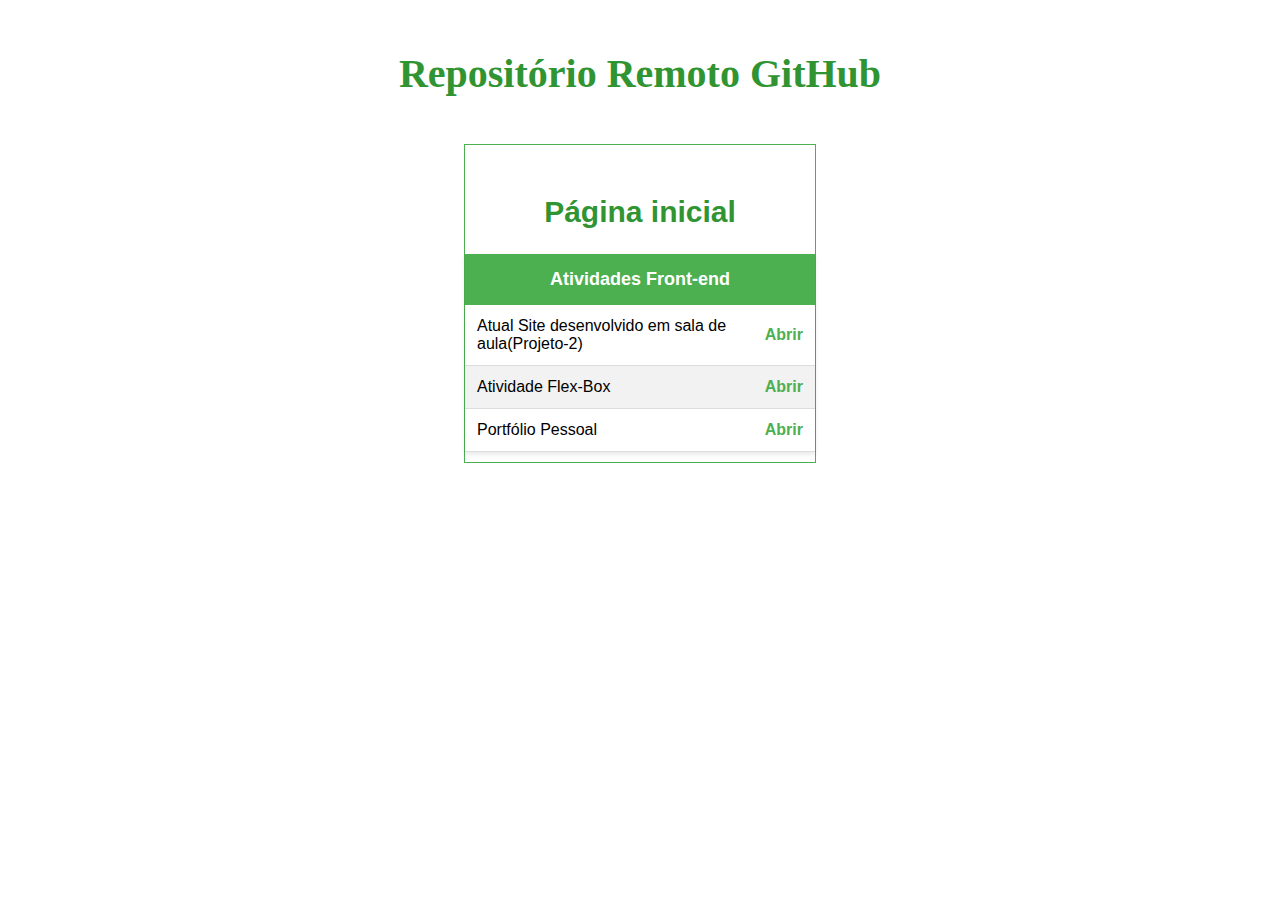
==== commit 48673e12: "Update index.html" ====
--- a/index.html
+++ b/index.html
@@ -21,7 +21,7 @@
                 <tbody>
                     <tr>
                         <td>Atual Site desenvolvido em sala de aula(Projeto-2)</td>
-                        <td><a href="Projeto-2/index.html">Abrir</a></td>
+                        <td><a href="projetoj/index.html">Abrir</a></td>
                     </tr>
                     <!-- <tr>
                         <td>Antigo Site desenvolvido em sala de aula(Projeto-1)</td>
@@ -31,7 +31,7 @@
                     <td><a href="atividade-flex-box/">Abrir</a></td>
                 </tr></tbody>
                 <tr><td>Portfólio Pessoal</td>
-                    <td><a href="Portifolio/">Abrir</a></td>
+                    <td><a href="Portifolioj/">Abrir</a></td>
                 </tr></tbody>
             </table>
         </div></main></body></html>
--- a/styles.css
+++ b/styles.css
@@ -0,0 +1,133 @@
+body {
+    margin: 0;
+    padding: 0;
+}
+
+main {
+    display: flex;
+    flex-wrap: wrap;
+    justify-content: center;
+    align-items: flex-start;
+}
+
+h1 {
+    font-size: 40px;
+}
+h1, h2 {
+    margin-top: 50px;
+    text-align: center;
+    color: #309433;
+}
+h2 {
+    font-size: 30px;
+}
+
+table {
+    width: 350px;
+    border-collapse: collapse;
+    margin: 10px auto;
+    font-size: 16px;
+    font-family: Arial, sans-serif;
+    box-shadow: 0 2px 5px rgba(0, 0, 0, 0.1);
+}
+
+thead {
+    background-color: #4CAF50;
+    color: white;
+}
+
+thead th {
+    padding: 15px;
+    text-align: left;
+    font-weight: bold;
+    font-size: 18px;
+    text-align: center;
+}
+
+tbody tr:nth-child(even) {
+    background-color: #f2f2f2;
+}
+
+tbody tr:hover {
+    background-color: #ddd;
+}
+
+tbody td {
+    padding: 12px;
+    border-bottom: 1px solid #ddd;
+    text-align: left;
+}
+
+tbody a {
+    color: #4CAF50;
+    text-decoration: none;
+    font-weight: bold;
+}
+
+tbody a:hover {
+    text-decoration: underline;
+}
+
+div {
+    font-family: Arial, sans-serif;
+    margin: 20px;
+    border: 1px solid #4CAF50;
+    max-width: 450px;
+    margin: 20px auto;
+}
+
+.diretorios {
+    width: 300px;
+    border: 1px solid #4CAF50;
+}
+
+ul {
+    list-style-type: none;
+    margin-left: 20px;
+    padding-left: 20px;
+    border-left: 2px solid #4CAF50;
+}
+
+li {
+    margin: 5px 0;
+    font-size: 16px;
+    position: relative;
+    padding-left: 20px;
+}
+
+li::before {
+    content: '';
+    position: absolute;
+    left: 0;
+    top: 50%;
+    transform: translateY(-50%);
+    width: 12px;
+    height: 12px;
+    border-radius: 50%;
+}
+
+.pasta::before {
+    background-color: #4CAF50;
+}
+
+.arquivo::before {
+    background-color: #f2f2f2;
+    border: 2px solid #4CAF50;
+}
+
+.pasta {
+    font-weight: bold;
+    color: #4CAF50;
+}
+
+.arquivo {
+    color: #333;
+}
+
+.h2-small {
+    margin-top: 0;
+    font-size: 20px;
+}
+.h2-quebra-linha {
+    display: block;
+}
